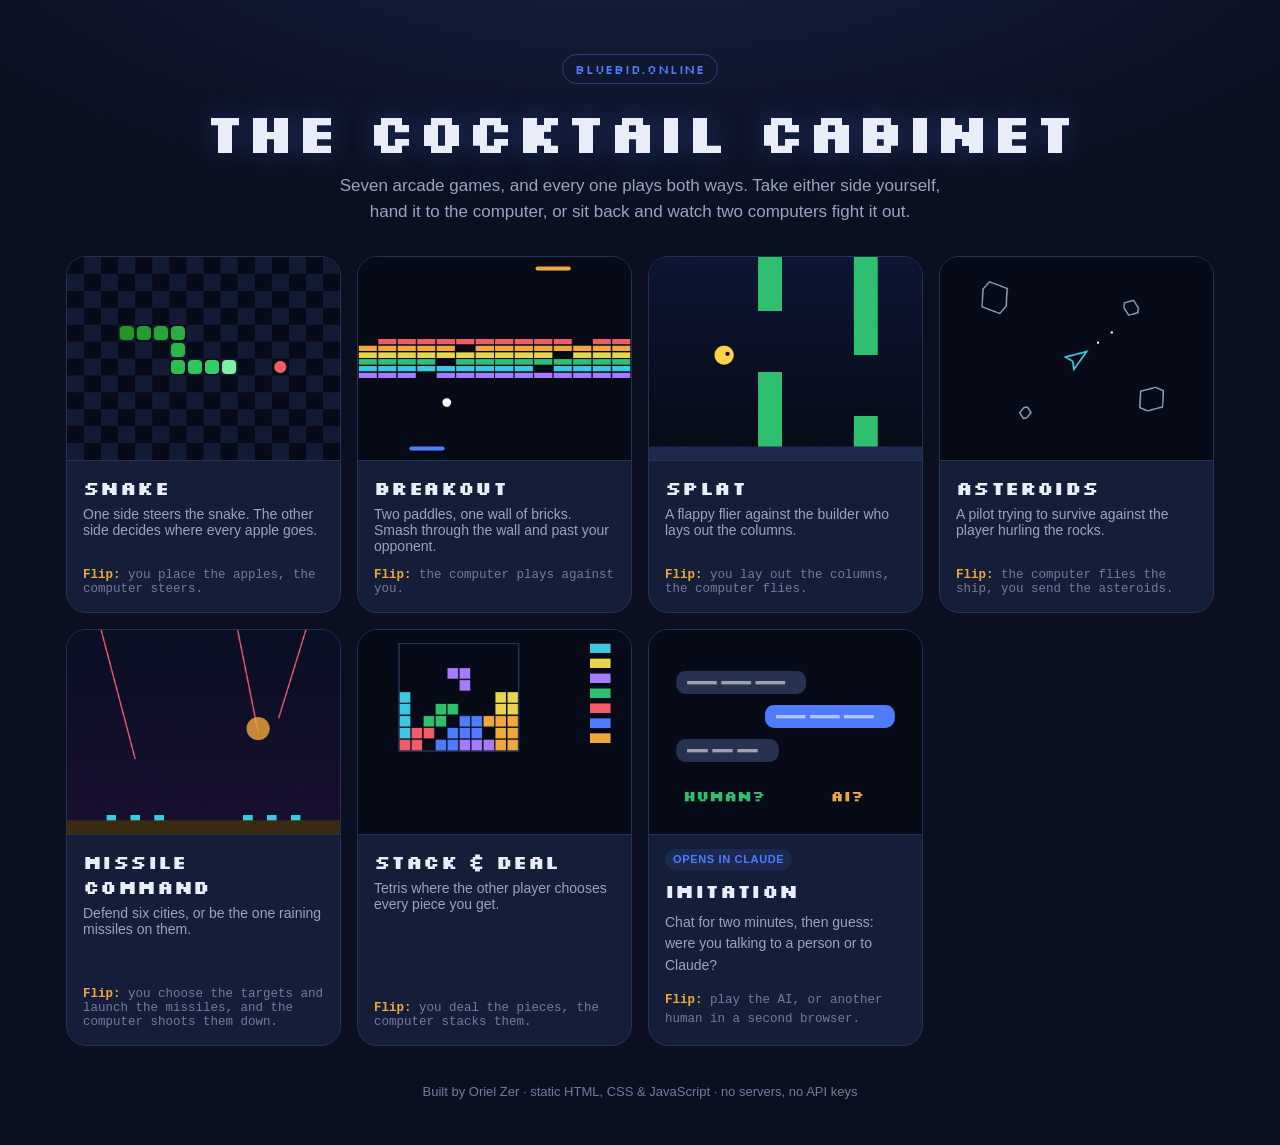
==== index.html @ d5ec242d "BlueBid Arcade: cocktail cabinet with 7 two-sided games" ====
<!doctype html>
<html lang="en">
<head>
  <meta charset="utf-8">
  <meta name="viewport" content="width=device-width, initial-scale=1">
  <title>BlueBid Arcade — the cocktail cabinet</title>
  <meta name="description" content="Seven arcade games on one page. Every game can be played by a human or the computer, on either side.">
  <link rel="preconnect" href="https://fonts.googleapis.com">
  <link rel="preconnect" href="https://fonts.gstatic.com" crossorigin>
  <link href="https://fonts.googleapis.com/css2?family=Silkscreen:wght@400;700&display=swap" rel="stylesheet">
  <link rel="icon" href="data:image/svg+xml,%3Csvg xmlns='http://www.w3.org/2000/svg' viewBox='0 0 32 32'%3E%3Crect width='32' height='32' rx='7' fill='%234f7cff'/%3E%3Crect x='8' y='8' width='6' height='6' fill='white'/%3E%3Crect x='18' y='8' width='6' height='6' fill='white'/%3E%3Crect x='8' y='18' width='16' height='6' fill='white'/%3E%3C/svg%3E">
  <link rel="stylesheet" href="css/cabinet.css">
</head>
<body>
  <!-- ============ CABINET (menu) ============ -->
  <main id="cabinet" class="view">
    <header class="hero">
      <a class="brand" href="https://bluebid.online">bluebid.online</a>
      <h1>The Cocktail Cabinet</h1>
      <p class="lede">Seven arcade games, and every one plays both ways. Take either side yourself, hand it to the computer, or sit back and watch two computers fight it out.</p>
    </header>
    <section id="grid" class="grid" aria-label="Games"></section>
    <footer class="foot">Built by Oriel Zer · static HTML, CSS &amp; JavaScript · no servers, no API keys</footer>
  </main>

  <!-- ============ STAGE (one game) ============ -->
  <main id="stage" class="view" hidden>
    <div class="stagebar">
      <button class="btn ghost" id="backBtn" type="button">← Cabinet</button>
      <h2 id="gameTitle">Game</h2>
      <div class="stagebtns">
        <button class="btn ghost" id="pauseBtn" type="button" disabled>Pause</button>
        <button class="btn ghost" id="restartBtn" type="button" disabled>Restart</button>
      </div>
    </div>

    <div class="stagewrap">
      <div class="screen">
        <canvas id="screen" width="800" height="600" aria-label="Game screen"></canvas>
        <div id="overlay" class="overlay">
          <div class="card">
            <p class="kicker" id="ovKicker">Choose who plays</p>
            <h3 id="ovTitle">Game</h3>
            <p id="ovText" class="ovtext"></p>
            <div id="sidePickers" class="pickers"></div>
            <div class="ovbtns" id="ovBtns"></div>
          </div>
        </div>
      </div>

      <aside class="info">
        <h4>How it works</h4>
        <p id="gameBlurb"></p>
        <div id="sideInfo"></div>
        <p class="keys">P / Esc pauses · R restarts</p>
      </aside>
    </div>
  </main>

  <script src="js/engine.js"></script>
  <script src="js/games/snake.js"></script>
  <script src="js/games/breakout.js"></script>
  <script src="js/games/splat.js"></script>
  <script src="js/games/asteroids.js"></script>
  <script src="js/games/missile.js"></script>
  <script src="js/games/tetris.js"></script>
  <script src="js/cabinet.js"></script>
</body>
</html>
---- css/cabinet.css ----
/* BlueBid Arcade — cabinet styles (same palette as bluebid.online) */
:root{
  --bg:#0b1020; --bg-soft:#121a30; --card:#151e38; --card-hi:#1c2847;
  --line:#26324f; --line-soft:#1e2842;
  --text:#e9edf7; --muted:#98a4c0; --muted-dim:#6f7d9c;
  --accent:#4f7cff; --accent-soft:#2a3f7a; --accent-glow:rgba(79,124,255,.28);
  --good:#2fbf71; --bad:#f25c69; --warn:#f0a83c;
  --radius:14px; --radius-lg:20px;
  --font:-apple-system,BlinkMacSystemFont,"Segoe UI",Inter,Roboto,Helvetica,Arial,sans-serif;
  --pixel:"Silkscreen",ui-monospace,Menlo,Consolas,monospace;
  --mono:ui-monospace,SFMono-Regular,Menlo,Consolas,monospace;
  color-scheme:dark;
}
*{box-sizing:border-box}
html,body{margin:0}
body{background:var(--bg);color:var(--text);font-family:var(--font);line-height:1.55;min-height:100vh;
  background-image:radial-gradient(1200px 500px at 50% -120px,rgba(79,124,255,.16),transparent 70%)}
[hidden]{display:none!important}
button{font-family:inherit}

/* ---------- cabinet ---------- */
.view{max-width:1180px;margin:0 auto;padding:28px 16px 40px}
.hero{text-align:center;padding:26px 0 30px}
.brand{display:inline-block;font-family:var(--pixel);font-size:13px;color:var(--accent);text-decoration:none;
  letter-spacing:.06em;border:1px solid var(--accent-soft);padding:4px 12px;border-radius:999px}
.hero h1{font-family:var(--pixel);font-weight:700;font-size:clamp(30px,6vw,56px);line-height:1.05;margin:18px 0 12px;
  letter-spacing:.01em;text-shadow:0 0 28px var(--accent-glow)}
.lede{color:var(--muted);max-width:620px;margin:0 auto;font-size:17px}

.grid{display:grid;grid-template-columns:repeat(auto-fill,minmax(250px,1fr));gap:16px}
.gamecard{display:flex;flex-direction:column;text-align:left;cursor:pointer;background:var(--card);
  border:1px solid var(--line);border-radius:var(--radius-lg);padding:0;overflow:hidden;color:inherit;
  transition:transform .15s ease,border-color .15s ease,box-shadow .15s ease;text-decoration:none}
.gamecard:hover,.gamecard:focus-visible{transform:translateY(-3px);border-color:var(--accent);
  box-shadow:0 12px 36px rgba(0,0,0,.35),0 0 0 3px var(--accent-glow);outline:none}
.gamecard canvas{display:block;width:100%;aspect-ratio:4/3;background:#070b17;border-bottom:1px solid var(--line)}
.gamecard .body{padding:14px 16px 16px;display:flex;flex-direction:column;gap:6px;flex:1}
.gamecard h3{margin:0;font-family:var(--pixel);font-size:19px;letter-spacing:.02em}
.gamecard p{margin:0;color:var(--muted);font-size:14px}
.gamecard .flip{margin-top:auto;padding-top:8px;font-size:12.5px;color:var(--muted-dim);font-family:var(--mono)}
.gamecard .flip b{color:var(--warn);font-weight:600}
.gamecard .tag{align-self:flex-start;font-size:11px;font-weight:700;letter-spacing:.06em;text-transform:uppercase;
  color:var(--accent);background:rgba(79,124,255,.12);padding:2px 8px;border-radius:999px}
.foot{text-align:center;color:var(--muted-dim);font-size:13px;margin-top:36px}

/* ---------- stage ---------- */
.stagebar{display:flex;align-items:center;gap:12px;margin-bottom:14px;flex-wrap:wrap}
.stagebar h2{margin:0;flex:1;font-family:var(--pixel);font-size:24px}
.stagebtns{display:flex;gap:8px}
.btn{font-size:14px;font-weight:650;cursor:pointer;border-radius:11px;padding:9px 16px;border:1px solid var(--line);
  background:var(--card);color:var(--text);transition:background .15s,border-color .15s}
.btn:hover:not(:disabled){border-color:var(--accent);background:var(--card-hi)}
.btn:disabled{opacity:.45;cursor:default}
.btn.primary{background:var(--accent);border-color:var(--accent);color:#fff}
.btn.primary:hover{background:#6a90ff}
.btn.ghost{background:transparent}

.stagewrap{display:grid;grid-template-columns:minmax(0,1fr) 280px;gap:18px;align-items:start}
.screen{position:relative;width:100%;aspect-ratio:4/3;border-radius:var(--radius-lg);overflow:hidden;
  border:1px solid var(--line);background:#070b17;box-shadow:0 20px 60px rgba(0,0,0,.45)}
.screen canvas{display:block;width:100%;height:100%;touch-action:none;cursor:crosshair}
.overlay{position:absolute;inset:0;display:flex;align-items:center;justify-content:center;padding:16px;
  background:rgba(5,8,18,.72);backdrop-filter:blur(3px);overflow:auto}
.overlay .card{background:var(--card);border:1px solid var(--line);border-radius:var(--radius-lg);padding:22px 24px;
  width:min(460px,100%);text-align:center;box-shadow:0 16px 50px rgba(0,0,0,.5)}
.kicker{margin:0;font-size:12px;font-weight:700;letter-spacing:.08em;text-transform:uppercase;color:var(--accent)}
.overlay h3{margin:6px 0 6px;font-family:var(--pixel);font-size:26px}
.ovtext{color:var(--muted);margin:0 0 14px;font-size:14.5px}
.ovtext b{color:var(--text)}
.pickers{display:flex;flex-direction:column;gap:10px;margin-bottom:16px}
.picker{display:flex;align-items:center;justify-content:space-between;gap:12px;background:var(--bg-soft);
  border:1px solid var(--line-soft);border-radius:12px;padding:8px 8px 8px 14px}
.picker span{font-weight:650;font-size:14.5px}
.seg{display:inline-flex;background:var(--bg);border:1px solid var(--line);border-radius:10px;padding:3px;gap:3px}
.seg button{border:0;background:transparent;color:var(--muted);font-size:13px;font-weight:650;padding:6px 12px;
  border-radius:7px;cursor:pointer}
.seg button[aria-pressed="true"]{background:var(--accent);color:#fff}
.ovbtns{display:flex;gap:10px;justify-content:center;flex-wrap:wrap}

.info{background:var(--card);border:1px solid var(--line);border-radius:var(--radius-lg);padding:16px 18px;font-size:14px}
.info h4{margin:0 0 6px;font-size:13px;letter-spacing:.06em;text-transform:uppercase;color:var(--muted)}
.info p{margin:0 0 12px;color:var(--muted)}
.side{border-top:1px solid var(--line-soft);padding:10px 0}
.side b{display:block;font-size:14.5px;margin-bottom:2px}
.side .who{font-size:11px;font-weight:700;letter-spacing:.06em;text-transform:uppercase;padding:1px 7px;border-radius:999px;margin-left:6px}
.side .who.human{background:rgba(47,191,113,.14);color:var(--good)}
.side .who.cpu{background:rgba(240,168,60,.14);color:var(--warn)}
.side small{display:block;color:var(--muted);font-size:13px;line-height:1.45}
.keys{font-family:var(--mono);font-size:12px!important;color:var(--muted-dim)!important;margin:6px 0 0!important}

@media (max-width:900px){
  .stagewrap{grid-template-columns:1fr}
}
@media (max-width:520px){
  .picker{flex-direction:column;align-items:stretch;padding:8px}
  .seg{justify-content:stretch}.seg button{flex:1}
  .overlay .card{padding:16px}
  .overlay h3{font-size:21px}
}
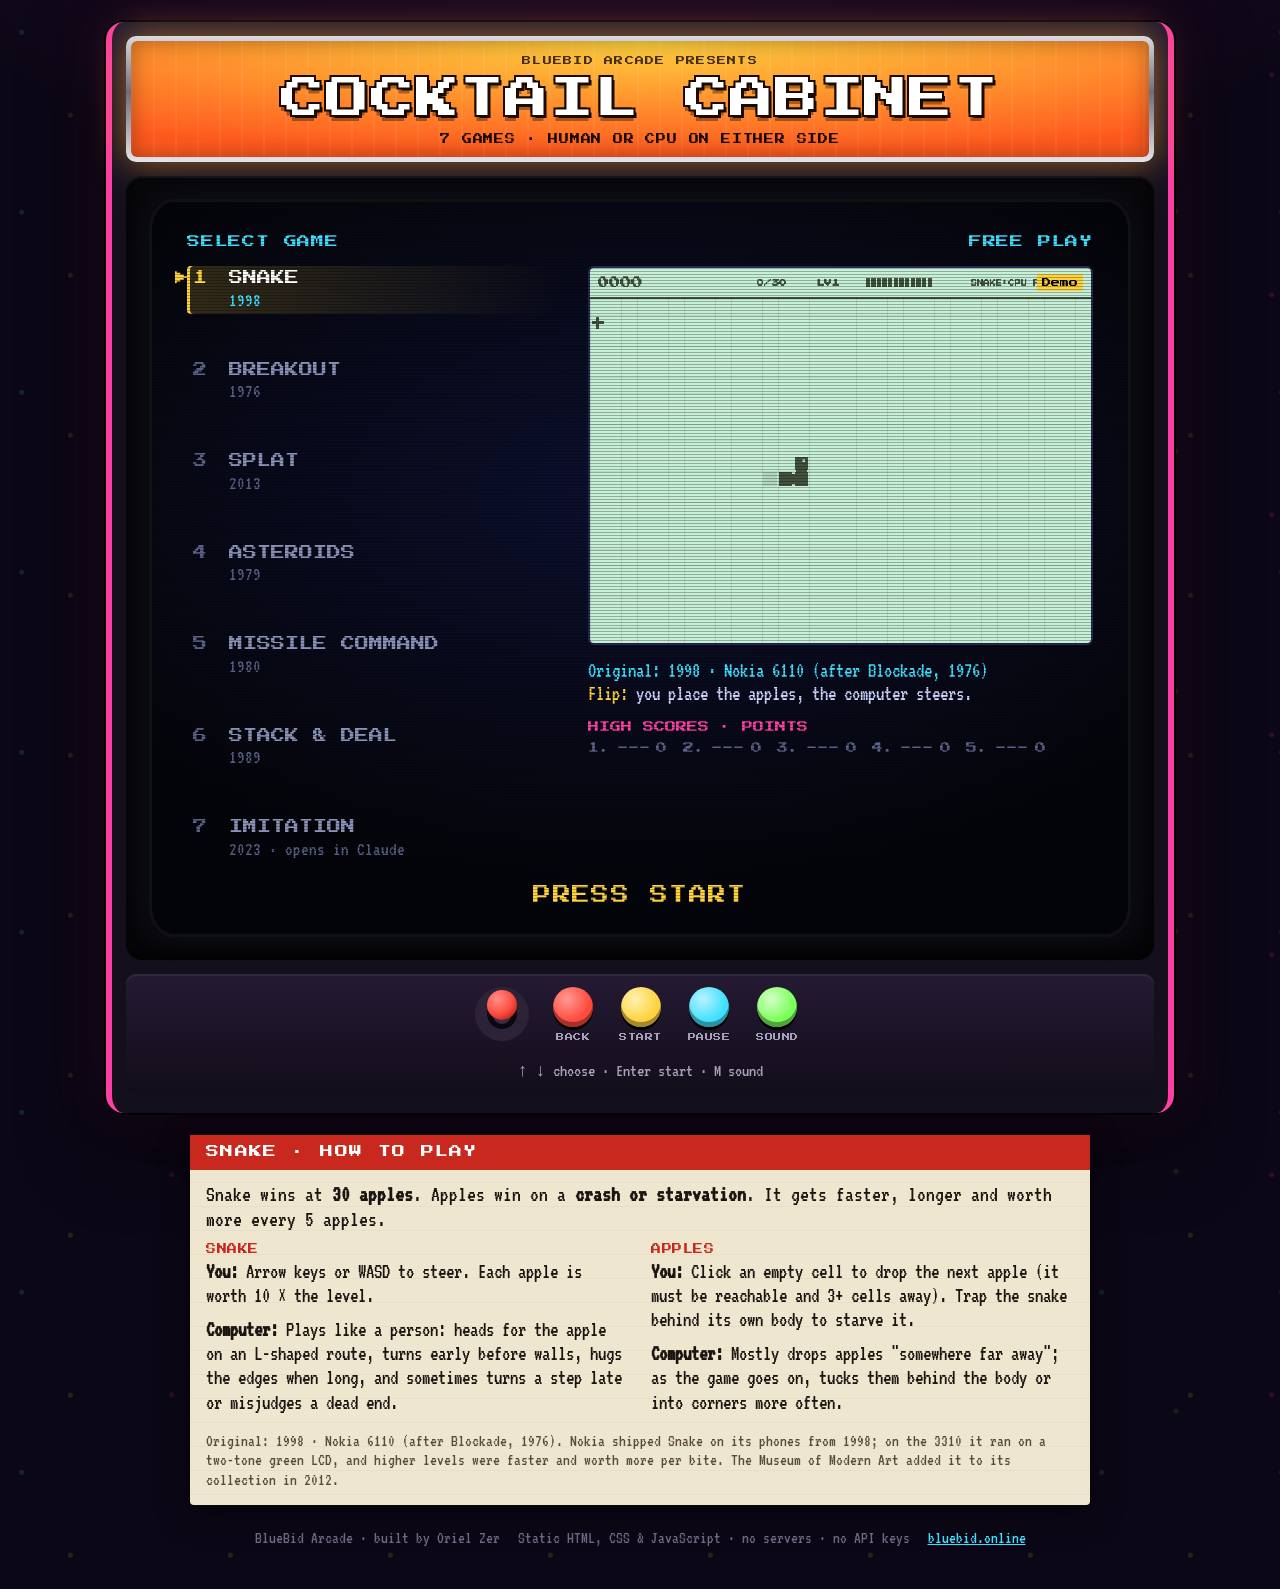
==== commit 6dca8ec6: "Arcade redesign: cabinet UI, era looks, original scoring, sound, high scores Research-based rules an" ====
--- a/index.html
+++ b/index.html
@@ -3,59 +3,89 @@
 <head>
   <meta charset="utf-8">
   <meta name="viewport" content="width=device-width, initial-scale=1">
-  <title>BlueBid Arcade — the cocktail cabinet</title>
-  <meta name="description" content="Seven arcade games on one page. Every game can be played by a human or the computer, on either side.">
+  <title>Cocktail Cabinet — BlueBid Arcade</title>
+  <meta name="description" content="Seven arcade games in one cabinet. Every game plays both ways: take either side yourself, or hand it to the computer.">
   <link rel="preconnect" href="https://fonts.googleapis.com">
   <link rel="preconnect" href="https://fonts.gstatic.com" crossorigin>
-  <link href="https://fonts.googleapis.com/css2?family=Silkscreen:wght@400;700&display=swap" rel="stylesheet">
-  <link rel="icon" href="data:image/svg+xml,%3Csvg xmlns='http://www.w3.org/2000/svg' viewBox='0 0 32 32'%3E%3Crect width='32' height='32' rx='7' fill='%234f7cff'/%3E%3Crect x='8' y='8' width='6' height='6' fill='white'/%3E%3Crect x='18' y='8' width='6' height='6' fill='white'/%3E%3Crect x='8' y='18' width='16' height='6' fill='white'/%3E%3C/svg%3E">
+  <link href="https://fonts.googleapis.com/css2?family=Press+Start+2P&family=VT323&display=swap" rel="stylesheet">
+  <link rel="icon" href="data:image/svg+xml,%3Csvg xmlns='http://www.w3.org/2000/svg' viewBox='0 0 16 16' shape-rendering='crispEdges'%3E%3Crect width='16' height='16' fill='%23120a24'/%3E%3Crect x='3' y='2' width='10' height='2' fill='%23ff3fa4'/%3E%3Crect x='2' y='4' width='12' height='7' fill='%23ffd23f'/%3E%3Crect x='4' y='6' width='2' height='2' fill='%23120a24'/%3E%3Crect x='10' y='6' width='2' height='2' fill='%23120a24'/%3E%3Crect x='3' y='11' width='3' height='3' fill='%233fe0ff'/%3E%3Crect x='10' y='11' width='3' height='3' fill='%233fe0ff'/%3E%3C/svg%3E">
   <link rel="stylesheet" href="css/cabinet.css">
 </head>
 <body>
-  <!-- ============ CABINET (menu) ============ -->
-  <main id="cabinet" class="view">
-    <header class="hero">
-      <a class="brand" href="https://bluebid.online">bluebid.online</a>
-      <h1>The Cocktail Cabinet</h1>
-      <p class="lede">Seven arcade games, and every one plays both ways. Take either side yourself, hand it to the computer, or sit back and watch two computers fight it out.</p>
-    </header>
-    <section id="grid" class="grid" aria-label="Games"></section>
-    <footer class="foot">Built by Oriel Zer · static HTML, CSS &amp; JavaScript · no servers, no API keys</footer>
-  </main>
+  <div class="hall">
+    <div class="machine" id="machine">
+      <!-- marquee: lit header panel; changes to each game's own marquee -->
+      <header class="marquee" id="marquee">
+        <div class="marquee-inner">
+          <span class="marquee-kicker" id="marqueeKicker">BlueBid Arcade presents</span>
+          <h1 class="marquee-title" id="marqueeTitle">Cocktail Cabinet</h1>
+          <span class="marquee-sub" id="marqueeSub">7 games · human or CPU on either side</span>
+        </div>
+      </header>
 
-  <!-- ============ STAGE (one game) ============ -->
-  <main id="stage" class="view" hidden>
-    <div class="stagebar">
-      <button class="btn ghost" id="backBtn" type="button">← Cabinet</button>
-      <h2 id="gameTitle">Game</h2>
-      <div class="stagebtns">
-        <button class="btn ghost" id="pauseBtn" type="button" disabled>Pause</button>
-        <button class="btn ghost" id="restartBtn" type="button" disabled>Restart</button>
+      <!-- screen -->
+      <div class="bezel">
+        <div class="crt" id="crt">
+          <!-- ===== GAME SELECT (attract mode) ===== -->
+          <section class="select" id="select" aria-label="Game select">
+            <div class="sel-bar">
+              <span>Select game</span>
+              <span class="blink-slow" id="credits">Free play</span>
+            </div>
+            <div class="sel-body">
+              <ol class="game-list" id="gameList"></ol>
+              <div class="sel-preview">
+                <div class="preview-screen">
+                  <canvas id="preview" width="800" height="600" aria-label="Demo of the selected game"></canvas>
+                  <span class="demo-tag">Demo</span>
+                </div>
+                <div class="sel-info">
+                  <p class="sel-orig" id="selOrig"></p>
+                  <p class="sel-flip" id="selFlip"></p>
+                </div>
+                <div class="hiscores" id="selScores"></div>
+              </div>
+            </div>
+            <button class="press-start" id="pressStart" type="button"><span class="blink">Press start</span></button>
+          </section>
+
+          <!-- ===== PLAYING ===== -->
+          <section class="play" id="play" hidden aria-label="Game">
+            <canvas id="screen" width="800" height="600" aria-label="Game screen"></canvas>
+            <div class="screen-overlay" id="overlay" hidden>
+              <div class="ov" id="ovBox"></div>
+            </div>
+          </section>
+
+          <div class="scanlines" aria-hidden="true"></div>
+        </div>
+      </div>
+
+      <!-- control panel: the keys, drawn like an arcade control deck -->
+      <div class="deck" aria-label="Controls">
+        <div class="stick" aria-hidden="true"><span class="ball"></span></div>
+        <div class="deck-buttons">
+          <button class="arc-btn red" id="btnBack" type="button" title="Back (Esc)"><span>Back</span></button>
+          <button class="arc-btn yellow" id="btnStart" type="button" title="Start (Enter)"><span>Start</span></button>
+          <button class="arc-btn blue" id="btnPause" type="button" title="Pause (P)"><span>Pause</span></button>
+          <button class="arc-btn green" id="btnSound" type="button" title="Sound on/off (M)" aria-pressed="true"><span id="soundLabel">Sound</span></button>
+        </div>
+        <p class="deck-help" id="deckHelp">↑ ↓ choose · Enter start · Esc back · M sound</p>
       </div>
     </div>
 
-    <div class="stagewrap">
-      <div class="screen">
-        <canvas id="screen" width="800" height="600" aria-label="Game screen"></canvas>
-        <div id="overlay" class="overlay">
-          <div class="card">
-            <p class="kicker" id="ovKicker">Choose who plays</p>
-            <h3 id="ovTitle">Game</h3>
-            <p id="ovText" class="ovtext"></p>
-            <div id="sidePickers" class="pickers"></div>
-            <div class="ovbtns" id="ovBtns"></div>
-          </div>
-        </div>
-      </div>
+    <!-- instruction card, like the printed card under the glass on a cabinet -->
+    <section class="card" id="card" aria-label="How to play">
+      <h2 id="cardTitle">How to play</h2>
+      <div id="cardBody"></div>
+    </section>
 
-      <aside class="info">
-        <h4>How it works</h4>
-        <p id="gameBlurb"></p>
-        <div id="sideInfo"></div>
-        <p class="keys">P / Esc pauses · R restarts</p>
-      </aside>
-    </div>
-  </main>
+    <footer class="small-print">
+      <span>BlueBid Arcade · built by Oriel Zer</span>
+      <span>Static HTML, CSS &amp; JavaScript · no servers · no API keys</span>
+      <a href="https://bluebid.online">bluebid.online</a>
+    </footer>
+  </div>
 
   <script src="js/engine.js"></script>
   <script src="js/games/snake.js"></script>
--- a/css/cabinet.css
+++ b/css/cabinet.css
@@ -1,99 +1,182 @@
-/* BlueBid Arcade — cabinet styles (same palette as bluebid.online) */
+/* ==========================================================================
+   Cocktail Cabinet — the arcade front end
+   A dark arcade hall, a cabinet with a lit marquee, a curved CRT with
+   scanlines, a control deck, and a printed instruction card.
+   ========================================================================== */
 :root{
-  --bg:#0b1020; --bg-soft:#121a30; --card:#151e38; --card-hi:#1c2847;
-  --line:#26324f; --line-soft:#1e2842;
-  --text:#e9edf7; --muted:#98a4c0; --muted-dim:#6f7d9c;
-  --accent:#4f7cff; --accent-soft:#2a3f7a; --accent-glow:rgba(79,124,255,.28);
-  --good:#2fbf71; --bad:#f25c69; --warn:#f0a83c;
-  --radius:14px; --radius-lg:20px;
-  --font:-apple-system,BlinkMacSystemFont,"Segoe UI",Inter,Roboto,Helvetica,Arial,sans-serif;
-  --pixel:"Silkscreen",ui-monospace,Menlo,Consolas,monospace;
-  --mono:ui-monospace,SFMono-Regular,Menlo,Consolas,monospace;
   color-scheme:dark;
+  --hall:#0c0716; --hall-2:#150c26;
+  --cab:#140f1c; --cab-edge:#221a30; --trim:#ff3fa4;
+  --screen:#04050a; --phosphor:#e8f3ff;
+  --yellow:#ffd23f; --cyan:#3fe0ff; --magenta:#ff3fa4; --green:#7bff5a; --red:#ff4a3d; --orange:#ff8a1f;
+  --ink:#f5efe0; --ink-dim:#a89fb8;
+  --paper:#efe6cf; --paper-ink:#1b1410; --paper-red:#c8281e;
+  --pixel:"Press Start 2P", ui-monospace, Menlo, Consolas, monospace;
+  --term:"VT323", ui-monospace, Menlo, Consolas, monospace;
+  --marquee-a:#ff5a1f; --marquee-b:#ffd23f; --marquee-ink:#1a0b00; --marquee-glow:rgba(255,160,40,.55);
 }
 *{box-sizing:border-box}
 html,body{margin:0}
-body{background:var(--bg);color:var(--text);font-family:var(--font);line-height:1.55;min-height:100vh;
-  background-image:radial-gradient(1200px 500px at 50% -120px,rgba(79,124,255,.16),transparent 70%)}
+body{background:var(--hall);color:var(--ink);font-family:var(--term);font-size:20px;line-height:1.25;min-height:100vh;
+  /* arcade carpet: dark with scattered neon specks */
+  background-image:
+    radial-gradient(circle at 12% 18%, rgba(63,224,255,.13) 0 2px, transparent 3px),
+    radial-gradient(circle at 78% 34%, rgba(255,63,164,.13) 0 2px, transparent 3px),
+    radial-gradient(circle at 44% 72%, rgba(255,210,63,.12) 0 2px, transparent 3px),
+    radial-gradient(circle at 90% 88%, rgba(123,255,90,.1) 0 2px, transparent 3px),
+    radial-gradient(1200px 600px at 50% -200px, rgba(255,63,164,.12), transparent 70%);
+  background-size:180px 180px,220px 220px,160px 160px,240px 240px,100% 100%}
 [hidden]{display:none!important}
-button{font-family:inherit}
+button{font-family:inherit;color:inherit}
+:focus-visible{outline:3px solid var(--yellow);outline-offset:3px}
 
-/* ---------- cabinet ---------- */
-.view{max-width:1180px;margin:0 auto;padding:28px 16px 40px}
-.hero{text-align:center;padding:26px 0 30px}
-.brand{display:inline-block;font-family:var(--pixel);font-size:13px;color:var(--accent);text-decoration:none;
-  letter-spacing:.06em;border:1px solid var(--accent-soft);padding:4px 12px;border-radius:999px}
-.hero h1{font-family:var(--pixel);font-weight:700;font-size:clamp(30px,6vw,56px);line-height:1.05;margin:18px 0 12px;
-  letter-spacing:.01em;text-shadow:0 0 28px var(--accent-glow)}
-.lede{color:var(--muted);max-width:620px;margin:0 auto;font-size:17px}
+.hall{max-width:1100px;margin:0 auto;padding-inline:16px;padding-block:22px 40px;display:flex;flex-direction:column;gap:22px}
 
-.grid{display:grid;grid-template-columns:repeat(auto-fill,minmax(250px,1fr));gap:16px}
-.gamecard{display:flex;flex-direction:column;text-align:left;cursor:pointer;background:var(--card);
-  border:1px solid var(--line);border-radius:var(--radius-lg);padding:0;overflow:hidden;color:inherit;
-  transition:transform .15s ease,border-color .15s ease,box-shadow .15s ease;text-decoration:none}
-.gamecard:hover,.gamecard:focus-visible{transform:translateY(-3px);border-color:var(--accent);
-  box-shadow:0 12px 36px rgba(0,0,0,.35),0 0 0 3px var(--accent-glow);outline:none}
-.gamecard canvas{display:block;width:100%;aspect-ratio:4/3;background:#070b17;border-bottom:1px solid var(--line)}
-.gamecard .body{padding:14px 16px 16px;display:flex;flex-direction:column;gap:6px;flex:1}
-.gamecard h3{margin:0;font-family:var(--pixel);font-size:19px;letter-spacing:.02em}
-.gamecard p{margin:0;color:var(--muted);font-size:14px}
-.gamecard .flip{margin-top:auto;padding-top:8px;font-size:12.5px;color:var(--muted-dim);font-family:var(--mono)}
-.gamecard .flip b{color:var(--warn);font-weight:600}
-.gamecard .tag{align-self:flex-start;font-size:11px;font-weight:700;letter-spacing:.06em;text-transform:uppercase;
-  color:var(--accent);background:rgba(79,124,255,.12);padding:2px 8px;border-radius:999px}
-.foot{text-align:center;color:var(--muted-dim);font-size:13px;margin-top:36px}
+/* ---------- the cabinet ---------- */
+.machine{background:linear-gradient(180deg,var(--cab-edge),var(--cab) 18%);border-radius:18px;padding:14px 14px 18px;
+  border-left:6px solid var(--trim);border-right:6px solid var(--trim);
+  box-shadow:0 0 0 2px #000,0 30px 80px rgba(0,0,0,.6),0 0 60px rgba(255,63,164,.12);display:flex;flex-direction:column;gap:14px}
 
-/* ---------- stage ---------- */
-.stagebar{display:flex;align-items:center;gap:12px;margin-bottom:14px;flex-wrap:wrap}
-.stagebar h2{margin:0;flex:1;font-family:var(--pixel);font-size:24px}
-.stagebtns{display:flex;gap:8px}
-.btn{font-size:14px;font-weight:650;cursor:pointer;border-radius:11px;padding:9px 16px;border:1px solid var(--line);
-  background:var(--card);color:var(--text);transition:background .15s,border-color .15s}
-.btn:hover:not(:disabled){border-color:var(--accent);background:var(--card-hi)}
-.btn:disabled{opacity:.45;cursor:default}
-.btn.primary{background:var(--accent);border-color:var(--accent);color:#fff}
-.btn.primary:hover{background:#6a90ff}
-.btn.ghost{background:transparent}
+/* marquee: a backlit sign */
+.marquee{border-radius:10px;padding:5px;background:linear-gradient(180deg,#d9d9e3,#6d6d7c 45%,#e4e4ee);box-shadow:0 0 34px var(--marquee-glow)}
+.marquee-inner{border-radius:6px;padding:14px 16px 12px;text-align:center;display:flex;flex-direction:column;gap:8px;align-items:center;
+  background:
+    repeating-linear-gradient(90deg,rgba(255,255,255,.06) 0 2px,transparent 2px 22px),
+    radial-gradient(120% 140% at 50% 0%,var(--marquee-b),var(--marquee-a) 70%);
+  color:var(--marquee-ink);box-shadow:inset 0 0 22px rgba(0,0,0,.35)}
+.marquee-kicker{font-family:var(--pixel);font-size:9px;letter-spacing:.14em;text-transform:uppercase;opacity:.8}
+.marquee-title{margin:0;font-family:var(--pixel);font-weight:400;font-size:clamp(20px,4.6vw,44px);line-height:1.15;letter-spacing:.02em;text-transform:uppercase;
+  color:#fff;text-shadow:3px 3px 0 var(--marquee-ink),-2px -2px 0 var(--marquee-ink),2px -2px 0 var(--marquee-ink),-2px 2px 0 var(--marquee-ink),0 6px 0 rgba(0,0,0,.35);text-wrap:balance}
+.marquee-sub{font-family:var(--pixel);font-size:10px;letter-spacing:.08em;text-transform:uppercase}
 
-.stagewrap{display:grid;grid-template-columns:minmax(0,1fr) 280px;gap:18px;align-items:start}
-.screen{position:relative;width:100%;aspect-ratio:4/3;border-radius:var(--radius-lg);overflow:hidden;
-  border:1px solid var(--line);background:#070b17;box-shadow:0 20px 60px rgba(0,0,0,.45)}
-.screen canvas{display:block;width:100%;height:100%;touch-action:none;cursor:crosshair}
-.overlay{position:absolute;inset:0;display:flex;align-items:center;justify-content:center;padding:16px;
-  background:rgba(5,8,18,.72);backdrop-filter:blur(3px);overflow:auto}
-.overlay .card{background:var(--card);border:1px solid var(--line);border-radius:var(--radius-lg);padding:22px 24px;
-  width:min(460px,100%);text-align:center;box-shadow:0 16px 50px rgba(0,0,0,.5)}
-.kicker{margin:0;font-size:12px;font-weight:700;letter-spacing:.08em;text-transform:uppercase;color:var(--accent)}
-.overlay h3{margin:6px 0 6px;font-family:var(--pixel);font-size:26px}
-.ovtext{color:var(--muted);margin:0 0 14px;font-size:14.5px}
-.ovtext b{color:var(--text)}
-.pickers{display:flex;flex-direction:column;gap:10px;margin-bottom:16px}
-.picker{display:flex;align-items:center;justify-content:space-between;gap:12px;background:var(--bg-soft);
-  border:1px solid var(--line-soft);border-radius:12px;padding:8px 8px 8px 14px}
-.picker span{font-weight:650;font-size:14.5px}
-.seg{display:inline-flex;background:var(--bg);border:1px solid var(--line);border-radius:10px;padding:3px;gap:3px}
-.seg button{border:0;background:transparent;color:var(--muted);font-size:13px;font-weight:650;padding:6px 12px;
-  border-radius:7px;cursor:pointer}
-.seg button[aria-pressed="true"]{background:var(--accent);color:#fff}
-.ovbtns{display:flex;gap:10px;justify-content:center;flex-wrap:wrap}
+/* game-specific marquees */
+.machine[data-game="snake"]{--marquee-a:#43523d;--marquee-b:#c7f0d8;--marquee-ink:#12200f;--marquee-glow:rgba(199,240,216,.35)}
+.machine[data-game="breakout"]{--marquee-a:#b3261e;--marquee-b:#ff8a1f;--marquee-ink:#1a0600;--marquee-glow:rgba(255,120,40,.5)}
+.machine[data-game="splat"]{--marquee-a:#3aa7d8;--marquee-b:#8ee0ff;--marquee-ink:#07324a;--marquee-glow:rgba(120,210,255,.45)}
+.machine[data-game="asteroids"]{--marquee-a:#0b0b12;--marquee-b:#2a2a3a;--marquee-ink:#000;--marquee-glow:rgba(200,220,255,.35)}
+.machine[data-game="asteroids"] .marquee-inner{color:#dfe8ff}
+.machine[data-game="missile"]{--marquee-a:#3b0a52;--marquee-b:#ff3b3b;--marquee-ink:#12001c;--marquee-glow:rgba(255,60,60,.45)}
+.machine[data-game="tetris"]{--marquee-a:#306230;--marquee-b:#9bbc0f;--marquee-ink:#0f380f;--marquee-glow:rgba(155,188,15,.4)}
 
-.info{background:var(--card);border:1px solid var(--line);border-radius:var(--radius-lg);padding:16px 18px;font-size:14px}
-.info h4{margin:0 0 6px;font-size:13px;letter-spacing:.06em;text-transform:uppercase;color:var(--muted)}
-.info p{margin:0 0 12px;color:var(--muted)}
-.side{border-top:1px solid var(--line-soft);padding:10px 0}
-.side b{display:block;font-size:14.5px;margin-bottom:2px}
-.side .who{font-size:11px;font-weight:700;letter-spacing:.06em;text-transform:uppercase;padding:1px 7px;border-radius:999px;margin-left:6px}
-.side .who.human{background:rgba(47,191,113,.14);color:var(--good)}
-.side .who.cpu{background:rgba(240,168,60,.14);color:var(--warn)}
-.side small{display:block;color:var(--muted);font-size:13px;line-height:1.45}
-.keys{font-family:var(--mono);font-size:12px!important;color:var(--muted-dim)!important;margin:6px 0 0!important}
+/* bezel + CRT */
+.bezel{background:#08070b;border-radius:16px;padding:clamp(10px,2.4vw,26px);box-shadow:inset 0 2px 0 rgba(255,255,255,.06),inset 0 -8px 20px rgba(0,0,0,.8)}
+.crt{position:relative;aspect-ratio:4/3;width:100%;background:var(--screen);border-radius:22px/28px;overflow:hidden;
+  box-shadow:inset 0 0 60px rgba(0,0,0,.9),0 0 0 3px #111,0 0 40px rgba(120,160,255,.08)}
+.crt canvas{display:block;width:100%;height:100%;image-rendering:pixelated}
+.scanlines{position:absolute;inset:0;pointer-events:none;border-radius:inherit;
+  background:
+    repeating-linear-gradient(180deg,rgba(0,0,0,.28) 0 1px,transparent 1px 3px),
+    radial-gradient(120% 100% at 50% 50%,transparent 60%,rgba(0,0,0,.55) 100%);
+  mix-blend-mode:multiply;animation:flicker 6s infinite steps(1)}
+@keyframes flicker{0%,97%{opacity:1}98%{opacity:.86}99%{opacity:.95}}
 
-@media (max-width:900px){
-  .stagewrap{grid-template-columns:1fr}
+/* ---------- select screen ---------- */
+.select{position:absolute;inset:0;display:flex;flex-direction:column;padding:3.2% 3.6% 2.6%;gap:2.4%;color:var(--phosphor);
+  background:radial-gradient(90% 70% at 50% 40%,#0d1030,#04050a 75%)}
+.sel-bar{display:flex;justify-content:space-between;font-family:var(--pixel);font-size:clamp(8px,1.5vw,13px);color:var(--cyan);text-transform:uppercase;letter-spacing:.06em}
+.sel-body{flex:1;display:grid;grid-template-columns:minmax(0,1fr) minmax(0,1.35fr);gap:3%;min-height:0}
+.game-list{list-style:none;margin:0;padding:0;display:flex;flex-direction:column;justify-content:space-between;min-height:0}
+.game-list li{min-height:0}
+.game-list button{width:100%;display:grid;grid-template-columns:2.2em 1fr;align-items:center;gap:.4em;text-align:left;cursor:pointer;
+  background:transparent;border:0;padding:.35em .4em;border-radius:4px;font-family:var(--pixel);font-size:clamp(8px,1.55vw,14px);color:#8a92b8;text-transform:uppercase}
+.game-list button .no{color:#5a6088}
+.game-list button .yr{grid-column:2;font-family:var(--term);font-size:clamp(12px,1.9vw,19px);text-transform:none;color:#5a6088;letter-spacing:0}
+.game-list button[aria-current="true"]{color:#fff;background:linear-gradient(90deg,rgba(255,210,63,.18),transparent);box-shadow:inset 3px 0 0 var(--yellow)}
+.game-list button[aria-current="true"] .no{color:var(--yellow)}
+.game-list button[aria-current="true"] .no::before{content:"▶";animation:blink .8s steps(1) infinite;position:absolute;margin-left:-1.3em;color:var(--yellow)}
+.game-list button[aria-current="true"] .yr{color:var(--cyan)}
+.game-list button:hover{color:#fff}
+.sel-preview{display:flex;flex-direction:column;gap:2.4%;min-height:0}
+.preview-screen{position:relative;aspect-ratio:4/3;width:100%;border:2px solid #252a50;border-radius:6px;overflow:hidden;background:#000}
+.preview-screen canvas{width:100%;height:100%;display:block}
+.demo-tag{position:absolute;top:6px;right:8px;font-family:var(--pixel);font-size:clamp(6px,1vw,9px);color:#000;background:var(--yellow);padding:3px 5px;animation:blink 1.4s steps(1) infinite}
+.sel-info{font-size:clamp(14px,2.1vw,21px);line-height:1.1}
+.sel-info p{margin:0}
+.sel-orig{color:var(--cyan)}
+.sel-flip{color:#cfd6ff}
+.sel-flip b{color:var(--yellow);font-weight:400}
+.hiscores{font-family:var(--pixel);font-size:clamp(7px,1.15vw,11px);line-height:1.7;color:#cfd6ff;text-transform:uppercase}
+.hiscores h3{margin:0 0 .2em;font-size:inherit;color:var(--magenta);font-weight:400}
+.hiscores ol{margin:0;padding:0;list-style:none;display:grid;grid-template-columns:repeat(5,auto);gap:0 1.4em;justify-content:start}
+.hiscores li{display:flex;gap:.6em;font-variant-numeric:tabular-nums}
+.hiscores .empty{color:#5a6088}
+.press-start{align-self:center;background:transparent;border:0;cursor:pointer;font-family:var(--pixel);font-size:clamp(10px,2vw,18px);color:var(--yellow);text-transform:uppercase;padding:.3em .6em;letter-spacing:.08em}
+.blink{animation:blink 1s steps(1) infinite}
+.blink-slow{animation:blink 2s steps(1) infinite}
+@keyframes blink{50%{opacity:0}}
+
+/* ---------- playing + overlays ---------- */
+.play{position:absolute;inset:0}
+.play canvas{cursor:crosshair;touch-action:none}
+.screen-overlay{position:absolute;inset:0;display:flex;align-items:center;justify-content:center;padding:4%;background:rgba(2,3,8,.78);overflow:auto}
+.ov{width:min(620px,100%);text-align:center;display:flex;flex-direction:column;gap:14px;align-items:center;color:var(--phosphor)}
+.ov h2{margin:0;font-family:var(--pixel);font-weight:400;font-size:clamp(16px,3.6vw,32px);line-height:1.2;text-transform:uppercase;color:var(--yellow);text-shadow:0 0 12px rgba(255,210,63,.5)}
+.ov .kick{font-family:var(--pixel);font-size:clamp(8px,1.4vw,12px);color:var(--cyan);text-transform:uppercase;letter-spacing:.1em;margin:0}
+.ov p{margin:0;font-size:clamp(16px,2.4vw,24px)}
+.ov .who{color:var(--green)}
+.roles{display:flex;flex-direction:column;gap:10px;width:100%}
+.role{display:flex;justify-content:space-between;align-items:center;gap:12px;border:2px solid #2a3060;padding:8px 10px;border-radius:4px}
+.role[data-focus="true"]{border-color:var(--yellow)}
+.role .rname{font-family:var(--pixel);font-size:clamp(9px,1.6vw,13px);text-transform:uppercase;text-align:left}
+.toggle{display:flex;gap:6px}
+.toggle button{font-family:var(--pixel);font-size:clamp(8px,1.4vw,12px);text-transform:uppercase;cursor:pointer;background:#10132c;border:2px solid #2a3060;color:#8a92b8;padding:7px 9px;border-radius:3px}
+.toggle button[aria-pressed="true"]{background:var(--cyan);border-color:var(--cyan);color:#04111a}
+.ov-actions{display:flex;flex-wrap:wrap;gap:10px;justify-content:center}
+.pix-btn{font-family:var(--pixel);font-size:clamp(9px,1.5vw,13px);text-transform:uppercase;cursor:pointer;background:#10132c;border:2px solid #3a4280;color:#dfe4ff;padding:10px 12px;border-radius:3px}
+.pix-btn:hover,.pix-btn[data-focus="true"]{border-color:var(--yellow);color:var(--yellow)}
+.pix-btn.primary{background:var(--yellow);border-color:var(--yellow);color:#1a1200}
+.pix-btn.primary:hover,.pix-btn.primary[data-focus="true"]{background:#fff;border-color:#fff;color:#1a1200}
+.initials{display:flex;gap:10px;justify-content:center}
+.initials span{font-family:var(--pixel);font-size:clamp(22px,5vw,40px);width:1.4em;padding:.15em 0;border-bottom:4px solid #3a4280;color:#fff}
+.initials span[data-on="true"]{border-color:var(--yellow);color:var(--yellow);animation:blink .7s steps(1) infinite}
+.ov .scores{font-family:var(--pixel);font-size:clamp(8px,1.4vw,12px);line-height:2;text-transform:uppercase}
+.ov .scores li.me{color:var(--yellow)}
+.medal{width:64px;height:64px;border-radius:50%;display:grid;place-items:center;font-family:var(--pixel);font-size:10px;color:#1a1200;box-shadow:inset 0 -6px 0 rgba(0,0,0,.25)}
+
+/* ---------- control deck ---------- */
+.deck{display:flex;align-items:center;gap:18px;flex-wrap:wrap;justify-content:center;padding:12px 14px;border-radius:10px;
+  background:linear-gradient(180deg,#241a33,#120d1a);box-shadow:inset 0 2px 0 rgba(255,255,255,.06)}
+.stick{width:54px;height:54px;border-radius:50%;background:radial-gradient(circle at 50% 50%,#0b0810 0 38%,#2c2338 40% 100%);position:relative;flex:none}
+.stick .ball{position:absolute;left:50%;top:50%;width:30px;height:30px;margin:-24px 0 0 -15px;border-radius:50%;
+  background:radial-gradient(circle at 35% 30%,#ff8f86,var(--red) 55%,#7a0f0a);box-shadow:0 10px 0 -6px #3a2c46}
+.deck-buttons{display:flex;gap:14px;flex-wrap:wrap;justify-content:center}
+.arc-btn{display:flex;flex-direction:column;align-items:center;gap:6px;background:transparent;border:0;cursor:pointer;font-family:var(--pixel);font-size:8px;text-transform:uppercase;color:var(--ink-dim);letter-spacing:.06em}
+.arc-btn::before{content:"";width:40px;height:40px;border-radius:50%;box-shadow:inset 0 -5px 0 rgba(0,0,0,.35),0 3px 0 #000;transition:transform .06s}
+.arc-btn:active::before{transform:translateY(2px);box-shadow:inset 0 -2px 0 rgba(0,0,0,.35),0 1px 0 #000}
+.arc-btn.red::before{background:radial-gradient(circle at 35% 30%,#ff9a92,var(--red) 60%)}
+.arc-btn.yellow::before{background:radial-gradient(circle at 35% 30%,#fff2b0,var(--yellow) 60%)}
+.arc-btn.blue::before{background:radial-gradient(circle at 35% 30%,#b8f3ff,var(--cyan) 60%)}
+.arc-btn.green::before{background:radial-gradient(circle at 35% 30%,#d4ffc6,var(--green) 60%)}
+.arc-btn[aria-pressed="false"]::before{background:radial-gradient(circle at 35% 30%,#666,#333 60%)}
+.arc-btn:hover{color:#fff}
+.deck-help{margin:0;font-size:18px;color:var(--ink-dim);flex-basis:100%;text-align:center}
+
+/* ---------- instruction card ---------- */
+.card{background:var(--paper);color:var(--paper-ink);border-radius:4px;padding:0 0 16px;box-shadow:0 10px 30px rgba(0,0,0,.5);
+  font-family:var(--term);font-size:21px;line-height:1.15;max-width:900px;width:100%;align-self:center;
+  background-image:linear-gradient(0deg,rgba(0,0,0,.03) 1px,transparent 1px);background-size:100% 24px}
+.card h2{margin:0 0 12px;background:var(--paper-red);color:#fff;font-family:var(--pixel);font-weight:400;font-size:13px;text-transform:uppercase;letter-spacing:.1em;padding:10px 16px}
+.card .cols{display:grid;grid-template-columns:1fr 1fr;gap:6px 22px;padding:0 16px}
+.card h3{margin:0;font-family:var(--pixel);font-weight:400;font-size:10px;text-transform:uppercase;color:var(--paper-red);letter-spacing:.06em}
+.card p{margin:4px 0 10px}
+.card .goal{padding:0 16px;margin:0 0 12px;font-size:22px}
+.card .src{padding:0 16px;margin:6px 0 0;font-size:17px;color:#5a4b3c}
+.card a{color:var(--paper-red)}
+.small-print{display:flex;flex-wrap:wrap;gap:6px 18px;justify-content:center;font-size:17px;color:#6f6680}
+.small-print a{color:var(--cyan)}
+
+@media (max-width:760px){
+  .crt{aspect-ratio:auto;min-height:0}
+  .select{position:relative;inset:auto;gap:12px;padding:14px}
+  .sel-body{grid-template-columns:1fr;gap:12px}
+  .sel-preview{order:-1}
+  .game-list{gap:2px}
+  .play{position:relative}
+  .play canvas{aspect-ratio:4/3;height:auto}
+  .screen-overlay{position:absolute}
+  .card .cols{grid-template-columns:1fr}
+  .hiscores ol{grid-template-columns:repeat(3,auto)}
 }
-@media (max-width:520px){
-  .picker{flex-direction:column;align-items:stretch;padding:8px}
-  .seg{justify-content:stretch}.seg button{flex:1}
-  .overlay .card{padding:16px}
-  .overlay h3{font-size:21px}
+@media (prefers-reduced-motion:reduce){
+  .blink,.blink-slow,.demo-tag,.scanlines,.initials span[data-on="true"],.game-list button[aria-current="true"] .no::before{animation:none}
 }
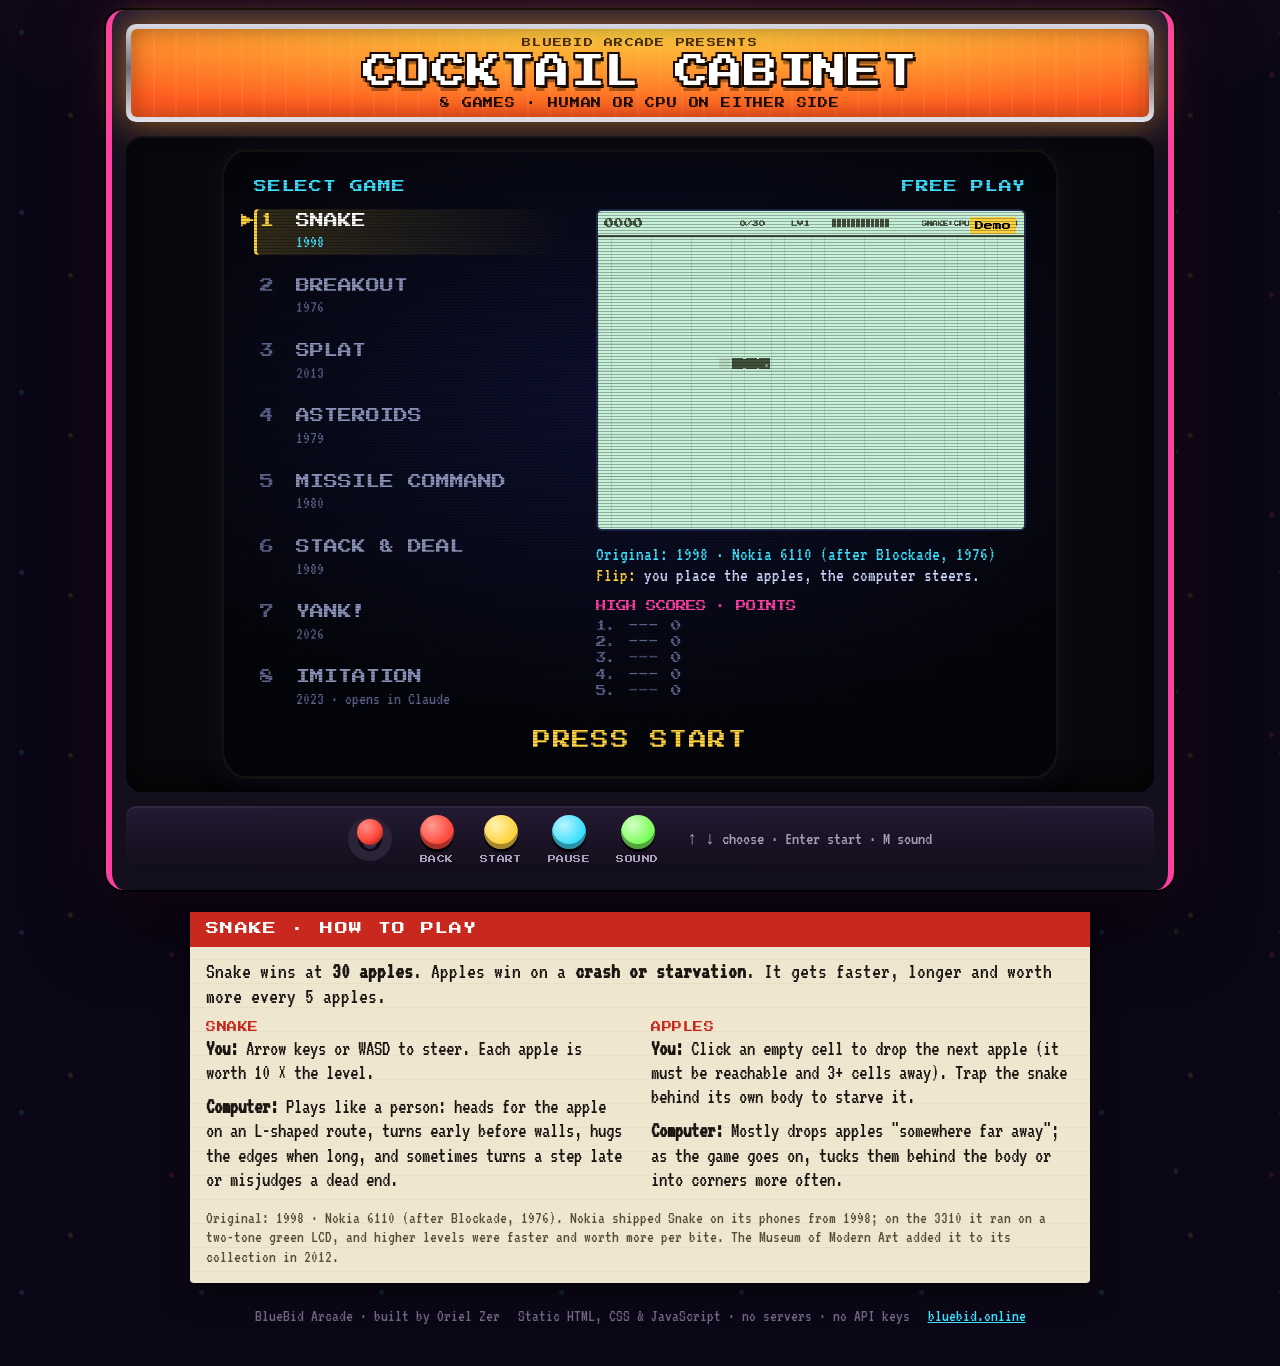
==== commit 0e50dd64: "Add Yank! (game 7)" ====
--- a/index.html
+++ b/index.html
@@ -4,7 +4,7 @@
   <meta charset="utf-8">
   <meta name="viewport" content="width=device-width, initial-scale=1">
   <title>Cocktail Cabinet — BlueBid Arcade</title>
-  <meta name="description" content="Seven arcade games in one cabinet. Every game plays both ways: take either side yourself, or hand it to the computer.">
+  <meta name="description" content="Eight arcade games in one cabinet. Every game plays both ways: take either side yourself, or hand it to the computer.">
   <link rel="preconnect" href="https://fonts.googleapis.com">
   <link rel="preconnect" href="https://fonts.gstatic.com" crossorigin>
   <link href="https://fonts.googleapis.com/css2?family=Press+Start+2P&family=VT323&display=swap" rel="stylesheet">
@@ -19,7 +19,7 @@
         <div class="marquee-inner">
           <span class="marquee-kicker" id="marqueeKicker">BlueBid Arcade presents</span>
           <h1 class="marquee-title" id="marqueeTitle">Cocktail Cabinet</h1>
-          <span class="marquee-sub" id="marqueeSub">7 games · human or CPU on either side</span>
+          <span class="marquee-sub" id="marqueeSub">8 games · human or CPU on either side</span>
         </div>
       </header>
 
@@ -94,6 +94,7 @@
   <script src="js/games/asteroids.js"></script>
   <script src="js/games/missile.js"></script>
   <script src="js/games/tetris.js"></script>
+  <script src="js/games/yank.js"></script>
   <script src="js/cabinet.js"></script>
 </body>
 </html>
--- a/css/cabinet.css
+++ b/css/cabinet.css
@@ -30,7 +30,7 @@
 button{font-family:inherit;color:inherit}
 :focus-visible{outline:3px solid var(--yellow);outline-offset:3px}
 
-.hall{max-width:1100px;margin:0 auto;padding-inline:16px;padding-block:22px 40px;display:flex;flex-direction:column;gap:22px}
+.hall{max-width:1100px;margin:0 auto;padding-inline:16px;padding-block:10px 40px;display:flex;flex-direction:column;gap:22px}
 
 /* ---------- the cabinet ---------- */
 .machine{background:linear-gradient(180deg,var(--cab-edge),var(--cab) 18%);border-radius:18px;padding:14px 14px 18px;
@@ -39,13 +39,13 @@
 
 /* marquee: a backlit sign */
 .marquee{border-radius:10px;padding:5px;background:linear-gradient(180deg,#d9d9e3,#6d6d7c 45%,#e4e4ee);box-shadow:0 0 34px var(--marquee-glow)}
-.marquee-inner{border-radius:6px;padding:14px 16px 12px;text-align:center;display:flex;flex-direction:column;gap:8px;align-items:center;
+.marquee-inner{border-radius:6px;padding:8px 16px 7px;text-align:center;display:flex;flex-direction:column;gap:5px;align-items:center;
   background:
     repeating-linear-gradient(90deg,rgba(255,255,255,.06) 0 2px,transparent 2px 22px),
     radial-gradient(120% 140% at 50% 0%,var(--marquee-b),var(--marquee-a) 70%);
   color:var(--marquee-ink);box-shadow:inset 0 0 22px rgba(0,0,0,.35)}
 .marquee-kicker{font-family:var(--pixel);font-size:9px;letter-spacing:.14em;text-transform:uppercase;opacity:.8}
-.marquee-title{margin:0;font-family:var(--pixel);font-weight:400;font-size:clamp(20px,4.6vw,44px);line-height:1.15;letter-spacing:.02em;text-transform:uppercase;
+.marquee-title{margin:0;font-family:var(--pixel);font-weight:400;font-size:clamp(18px,3.4vw,34px);line-height:1.15;letter-spacing:.02em;text-transform:uppercase;
   color:#fff;text-shadow:3px 3px 0 var(--marquee-ink),-2px -2px 0 var(--marquee-ink),2px -2px 0 var(--marquee-ink),-2px 2px 0 var(--marquee-ink),0 6px 0 rgba(0,0,0,.35);text-wrap:balance}
 .marquee-sub{font-family:var(--pixel);font-size:10px;letter-spacing:.08em;text-transform:uppercase}
 
@@ -56,11 +56,13 @@
 .machine[data-game="asteroids"]{--marquee-a:#0b0b12;--marquee-b:#2a2a3a;--marquee-ink:#000;--marquee-glow:rgba(200,220,255,.35)}
 .machine[data-game="asteroids"] .marquee-inner{color:#dfe8ff}
 .machine[data-game="missile"]{--marquee-a:#3b0a52;--marquee-b:#ff3b3b;--marquee-ink:#12001c;--marquee-glow:rgba(255,60,60,.45)}
+.machine[data-game="missile"] .marquee-kicker,.machine[data-game="missile"] .marquee-sub{color:#ffd6d6}
 .machine[data-game="tetris"]{--marquee-a:#306230;--marquee-b:#9bbc0f;--marquee-ink:#0f380f;--marquee-glow:rgba(155,188,15,.4)}
+.machine[data-game="yank"]{--marquee-a:#b3262f;--marquee-b:#fbf3e4;--marquee-ink:#2a1206;--marquee-glow:rgba(216,52,63,.45)}
 
 /* bezel + CRT */
-.bezel{background:#08070b;border-radius:16px;padding:clamp(10px,2.4vw,26px);box-shadow:inset 0 2px 0 rgba(255,255,255,.06),inset 0 -8px 20px rgba(0,0,0,.8)}
-.crt{position:relative;aspect-ratio:4/3;width:100%;background:var(--screen);border-radius:22px/28px;overflow:hidden;
+.bezel{background:#08070b;border-radius:16px;padding:clamp(8px,1.6vw,16px);box-shadow:inset 0 2px 0 rgba(255,255,255,.06),inset 0 -8px 20px rgba(0,0,0,.8)}
+.crt{position:relative;aspect-ratio:4/3;width:min(100%,calc(var(--crt-h,9999px) * 4 / 3));margin-inline:auto;container-type:inline-size;background:var(--screen);border-radius:22px/28px;overflow:hidden;
   box-shadow:inset 0 0 60px rgba(0,0,0,.9),0 0 0 3px #111,0 0 40px rgba(120,160,255,.08)}
 .crt canvas{display:block;width:100%;height:100%;image-rendering:pixelated}
 .scanlines{position:absolute;inset:0;pointer-events:none;border-radius:inherit;
@@ -73,14 +75,14 @@
 /* ---------- select screen ---------- */
 .select{position:absolute;inset:0;display:flex;flex-direction:column;padding:3.2% 3.6% 2.6%;gap:2.4%;color:var(--phosphor);
   background:radial-gradient(90% 70% at 50% 40%,#0d1030,#04050a 75%)}
-.sel-bar{display:flex;justify-content:space-between;font-family:var(--pixel);font-size:clamp(8px,1.5vw,13px);color:var(--cyan);text-transform:uppercase;letter-spacing:.06em}
+.sel-bar{display:flex;justify-content:space-between;font-family:var(--pixel);font-size:clamp(8px,1.65cqw,13px);color:var(--cyan);text-transform:uppercase;letter-spacing:.06em}
 .sel-body{flex:1;display:grid;grid-template-columns:minmax(0,1fr) minmax(0,1.35fr);gap:3%;min-height:0}
 .game-list{list-style:none;margin:0;padding:0;display:flex;flex-direction:column;justify-content:space-between;min-height:0}
 .game-list li{min-height:0}
 .game-list button{width:100%;display:grid;grid-template-columns:2.2em 1fr;align-items:center;gap:.4em;text-align:left;cursor:pointer;
-  background:transparent;border:0;padding:.35em .4em;border-radius:4px;font-family:var(--pixel);font-size:clamp(8px,1.55vw,14px);color:#8a92b8;text-transform:uppercase}
+  background:transparent;border:0;padding:.35em .4em;border-radius:4px;font-family:var(--pixel);font-size:clamp(8px,1.71cqw,14px);color:#8a92b8;text-transform:uppercase}
 .game-list button .no{color:#5a6088}
-.game-list button .yr{grid-column:2;font-family:var(--term);font-size:clamp(12px,1.9vw,19px);text-transform:none;color:#5a6088;letter-spacing:0}
+.game-list button .yr{grid-column:2;font-family:var(--term);font-size:clamp(12px,2.09cqw,19px);text-transform:none;color:#5a6088;letter-spacing:0}
 .game-list button[aria-current="true"]{color:#fff;background:linear-gradient(90deg,rgba(255,210,63,.18),transparent);box-shadow:inset 3px 0 0 var(--yellow)}
 .game-list button[aria-current="true"] .no{color:var(--yellow)}
 .game-list button[aria-current="true"] .no::before{content:"▶";animation:blink .8s steps(1) infinite;position:absolute;margin-left:-1.3em;color:var(--yellow)}
@@ -89,18 +91,19 @@
 .sel-preview{display:flex;flex-direction:column;gap:2.4%;min-height:0}
 .preview-screen{position:relative;aspect-ratio:4/3;width:100%;border:2px solid #252a50;border-radius:6px;overflow:hidden;background:#000}
 .preview-screen canvas{width:100%;height:100%;display:block}
-.demo-tag{position:absolute;top:6px;right:8px;font-family:var(--pixel);font-size:clamp(6px,1vw,9px);color:#000;background:var(--yellow);padding:3px 5px;animation:blink 1.4s steps(1) infinite}
-.sel-info{font-size:clamp(14px,2.1vw,21px);line-height:1.1}
+.demo-tag{position:absolute;top:6px;right:8px;font-family:var(--pixel);font-size:clamp(6px,1.1cqw,9px);color:#000;background:var(--yellow);padding:3px 5px;animation:blink 1.4s steps(1) infinite}
+.sel-info{font-size:clamp(14px,2.31cqw,21px);line-height:1.1}
 .sel-info p{margin:0}
 .sel-orig{color:var(--cyan)}
 .sel-flip{color:#cfd6ff}
 .sel-flip b{color:var(--yellow);font-weight:400}
-.hiscores{font-family:var(--pixel);font-size:clamp(7px,1.15vw,11px);line-height:1.7;color:#cfd6ff;text-transform:uppercase}
+.hiscores{font-family:var(--pixel);font-size:clamp(7px,1.26cqw,11px);line-height:1.7;color:#cfd6ff;text-transform:uppercase}
 .hiscores h3{margin:0 0 .2em;font-size:inherit;color:var(--magenta);font-weight:400}
-.hiscores ol{margin:0;padding:0;list-style:none;display:grid;grid-template-columns:repeat(5,auto);gap:0 1.4em;justify-content:start}
-.hiscores li{display:flex;gap:.6em;font-variant-numeric:tabular-nums}
+.hiscores ol{margin:0;padding:0;list-style:none;display:grid;grid-template-columns:auto auto auto;gap:0 1.2em;justify-content:start;line-height:1.55}
+.hiscores li{display:contents;font-variant-numeric:tabular-nums;white-space:nowrap}
+.hiscores li span:last-child{text-align:right}
 .hiscores .empty{color:#5a6088}
-.press-start{align-self:center;background:transparent;border:0;cursor:pointer;font-family:var(--pixel);font-size:clamp(10px,2vw,18px);color:var(--yellow);text-transform:uppercase;padding:.3em .6em;letter-spacing:.08em}
+.press-start{align-self:center;background:transparent;border:0;cursor:pointer;font-family:var(--pixel);font-size:clamp(10px,2.2cqw,18px);color:var(--yellow);text-transform:uppercase;padding:.3em .6em;letter-spacing:.08em}
 .blink{animation:blink 1s steps(1) infinite}
 .blink-slow{animation:blink 2s steps(1) infinite}
 @keyframes blink{50%{opacity:0}}
@@ -108,40 +111,46 @@
 /* ---------- playing + overlays ---------- */
 .play{position:absolute;inset:0}
 .play canvas{cursor:crosshair;touch-action:none}
-.screen-overlay{position:absolute;inset:0;display:flex;align-items:center;justify-content:center;padding:4%;background:rgba(2,3,8,.78);overflow:auto}
+.screen-overlay{position:absolute;inset:0;display:flex;align-items:center;justify-content:center;padding:4%;background:rgba(2,3,8,.88);overflow:auto}
 .ov{width:min(620px,100%);text-align:center;display:flex;flex-direction:column;gap:14px;align-items:center;color:var(--phosphor)}
-.ov h2{margin:0;font-family:var(--pixel);font-weight:400;font-size:clamp(16px,3.6vw,32px);line-height:1.2;text-transform:uppercase;color:var(--yellow);text-shadow:0 0 12px rgba(255,210,63,.5)}
-.ov .kick{font-family:var(--pixel);font-size:clamp(8px,1.4vw,12px);color:var(--cyan);text-transform:uppercase;letter-spacing:.1em;margin:0}
-.ov p{margin:0;font-size:clamp(16px,2.4vw,24px)}
+.ov h2{margin:0;font-family:var(--pixel);font-weight:400;font-size:clamp(16px,3.96cqw,32px);line-height:1.2;text-transform:uppercase;color:var(--yellow);text-shadow:0 0 12px rgba(255,210,63,.5)}
+.ov .kick{font-family:var(--pixel);font-size:clamp(8px,1.54cqw,12px);color:var(--cyan);text-transform:uppercase;letter-spacing:.1em;margin:0}
+.ov p{margin:0;font-size:clamp(16px,2.64cqw,24px)}
 .ov .who{color:var(--green)}
 .roles{display:flex;flex-direction:column;gap:10px;width:100%}
 .role{display:flex;justify-content:space-between;align-items:center;gap:12px;border:2px solid #2a3060;padding:8px 10px;border-radius:4px}
 .role[data-focus="true"]{border-color:var(--yellow)}
-.role .rname{font-family:var(--pixel);font-size:clamp(9px,1.6vw,13px);text-transform:uppercase;text-align:left}
+.role .rname{font-family:var(--pixel);font-size:clamp(9px,1.76cqw,13px);text-transform:uppercase;text-align:left}
 .toggle{display:flex;gap:6px}
-.toggle button{font-family:var(--pixel);font-size:clamp(8px,1.4vw,12px);text-transform:uppercase;cursor:pointer;background:#10132c;border:2px solid #2a3060;color:#8a92b8;padding:7px 9px;border-radius:3px}
+.toggle button{font-family:var(--pixel);font-size:clamp(8px,1.54cqw,12px);text-transform:uppercase;cursor:pointer;background:#10132c;border:2px solid #2a3060;color:#8a92b8;padding:7px 9px;border-radius:3px}
 .toggle button[aria-pressed="true"]{background:var(--cyan);border-color:var(--cyan);color:#04111a}
 .ov-actions{display:flex;flex-wrap:wrap;gap:10px;justify-content:center}
-.pix-btn{font-family:var(--pixel);font-size:clamp(9px,1.5vw,13px);text-transform:uppercase;cursor:pointer;background:#10132c;border:2px solid #3a4280;color:#dfe4ff;padding:10px 12px;border-radius:3px}
+.pix-btn{font-family:var(--pixel);font-size:clamp(9px,1.65cqw,13px);text-transform:uppercase;cursor:pointer;background:#10132c;border:2px solid #3a4280;color:#dfe4ff;padding:10px 12px;border-radius:3px}
 .pix-btn:hover,.pix-btn[data-focus="true"]{border-color:var(--yellow);color:var(--yellow)}
 .pix-btn.primary{background:var(--yellow);border-color:var(--yellow);color:#1a1200}
 .pix-btn.primary:hover,.pix-btn.primary[data-focus="true"]{background:#fff;border-color:#fff;color:#1a1200}
 .initials{display:flex;gap:10px;justify-content:center}
-.initials span{font-family:var(--pixel);font-size:clamp(22px,5vw,40px);width:1.4em;padding:.15em 0;border-bottom:4px solid #3a4280;color:#fff}
+.initials span{font-family:var(--pixel);font-size:clamp(22px,5.5cqw,40px);width:1.4em;padding:.15em 0;border-bottom:4px solid #3a4280;color:#fff}
 .initials span[data-on="true"]{border-color:var(--yellow);color:var(--yellow);animation:blink .7s steps(1) infinite}
-.ov .scores{font-family:var(--pixel);font-size:clamp(8px,1.4vw,12px);line-height:2;text-transform:uppercase}
+.ov .scores{font-family:var(--pixel);font-size:clamp(8px,1.54cqw,12px);line-height:2;text-transform:uppercase}
+.ov .scores h3{margin:0 0 .4em;font-size:inherit;font-weight:400;color:var(--magenta)}
+.ov .scores ol{margin:0 auto;padding:0;list-style:none;display:grid;grid-template-columns:auto auto auto;gap:0 1.4em;justify-content:center;width:max-content}
+.ov .scores li{display:contents;font-variant-numeric:tabular-nums;white-space:nowrap}
+.ov .scores li span:first-child{text-align:right}
+.ov .scores li span:last-child{text-align:right}
+.ov .scores .empty{color:#5a6088}
 .ov .scores li.me{color:var(--yellow)}
 .medal{width:64px;height:64px;border-radius:50%;display:grid;place-items:center;font-family:var(--pixel);font-size:10px;color:#1a1200;box-shadow:inset 0 -6px 0 rgba(0,0,0,.25)}
 
 /* ---------- control deck ---------- */
-.deck{display:flex;align-items:center;gap:18px;flex-wrap:wrap;justify-content:center;padding:12px 14px;border-radius:10px;
+.deck{display:flex;align-items:center;gap:10px 22px;flex-wrap:wrap;justify-content:center;padding:8px 14px;border-radius:10px;
   background:linear-gradient(180deg,#241a33,#120d1a);box-shadow:inset 0 2px 0 rgba(255,255,255,.06)}
-.stick{width:54px;height:54px;border-radius:50%;background:radial-gradient(circle at 50% 50%,#0b0810 0 38%,#2c2338 40% 100%);position:relative;flex:none}
-.stick .ball{position:absolute;left:50%;top:50%;width:30px;height:30px;margin:-24px 0 0 -15px;border-radius:50%;
+.stick{width:44px;height:44px;border-radius:50%;background:radial-gradient(circle at 50% 50%,#0b0810 0 38%,#2c2338 40% 100%);position:relative;flex:none}
+.stick .ball{position:absolute;left:50%;top:50%;width:26px;height:26px;margin:-20px 0 0 -13px;border-radius:50%;
   background:radial-gradient(circle at 35% 30%,#ff8f86,var(--red) 55%,#7a0f0a);box-shadow:0 10px 0 -6px #3a2c46}
 .deck-buttons{display:flex;gap:14px;flex-wrap:wrap;justify-content:center}
 .arc-btn{display:flex;flex-direction:column;align-items:center;gap:6px;background:transparent;border:0;cursor:pointer;font-family:var(--pixel);font-size:8px;text-transform:uppercase;color:var(--ink-dim);letter-spacing:.06em}
-.arc-btn::before{content:"";width:40px;height:40px;border-radius:50%;box-shadow:inset 0 -5px 0 rgba(0,0,0,.35),0 3px 0 #000;transition:transform .06s}
+.arc-btn::before{content:"";width:34px;height:34px;border-radius:50%;box-shadow:inset 0 -5px 0 rgba(0,0,0,.35),0 3px 0 #000;transition:transform .06s}
 .arc-btn:active::before{transform:translateY(2px);box-shadow:inset 0 -2px 0 rgba(0,0,0,.35),0 1px 0 #000}
 .arc-btn.red::before{background:radial-gradient(circle at 35% 30%,#ff9a92,var(--red) 60%)}
 .arc-btn.yellow::before{background:radial-gradient(circle at 35% 30%,#fff2b0,var(--yellow) 60%)}
@@ -149,7 +158,7 @@
 .arc-btn.green::before{background:radial-gradient(circle at 35% 30%,#d4ffc6,var(--green) 60%)}
 .arc-btn[aria-pressed="false"]::before{background:radial-gradient(circle at 35% 30%,#666,#333 60%)}
 .arc-btn:hover{color:#fff}
-.deck-help{margin:0;font-size:18px;color:var(--ink-dim);flex-basis:100%;text-align:center}
+.deck-help{margin:0;font-size:18px;color:var(--ink-dim);text-align:center}
 
 /* ---------- instruction card ---------- */
 .card{background:var(--paper);color:var(--paper-ink);border-radius:4px;padding:0 0 16px;box-shadow:0 10px 30px rgba(0,0,0,.5);
@@ -175,7 +184,6 @@
   .play canvas{aspect-ratio:4/3;height:auto}
   .screen-overlay{position:absolute}
   .card .cols{grid-template-columns:1fr}
-  .hiscores ol{grid-template-columns:repeat(3,auto)}
 }
 @media (prefers-reduced-motion:reduce){
   .blink,.blink-slow,.demo-tag,.scanlines,.initials span[data-on="true"],.game-list button[aria-current="true"] .no::before{animation:none}
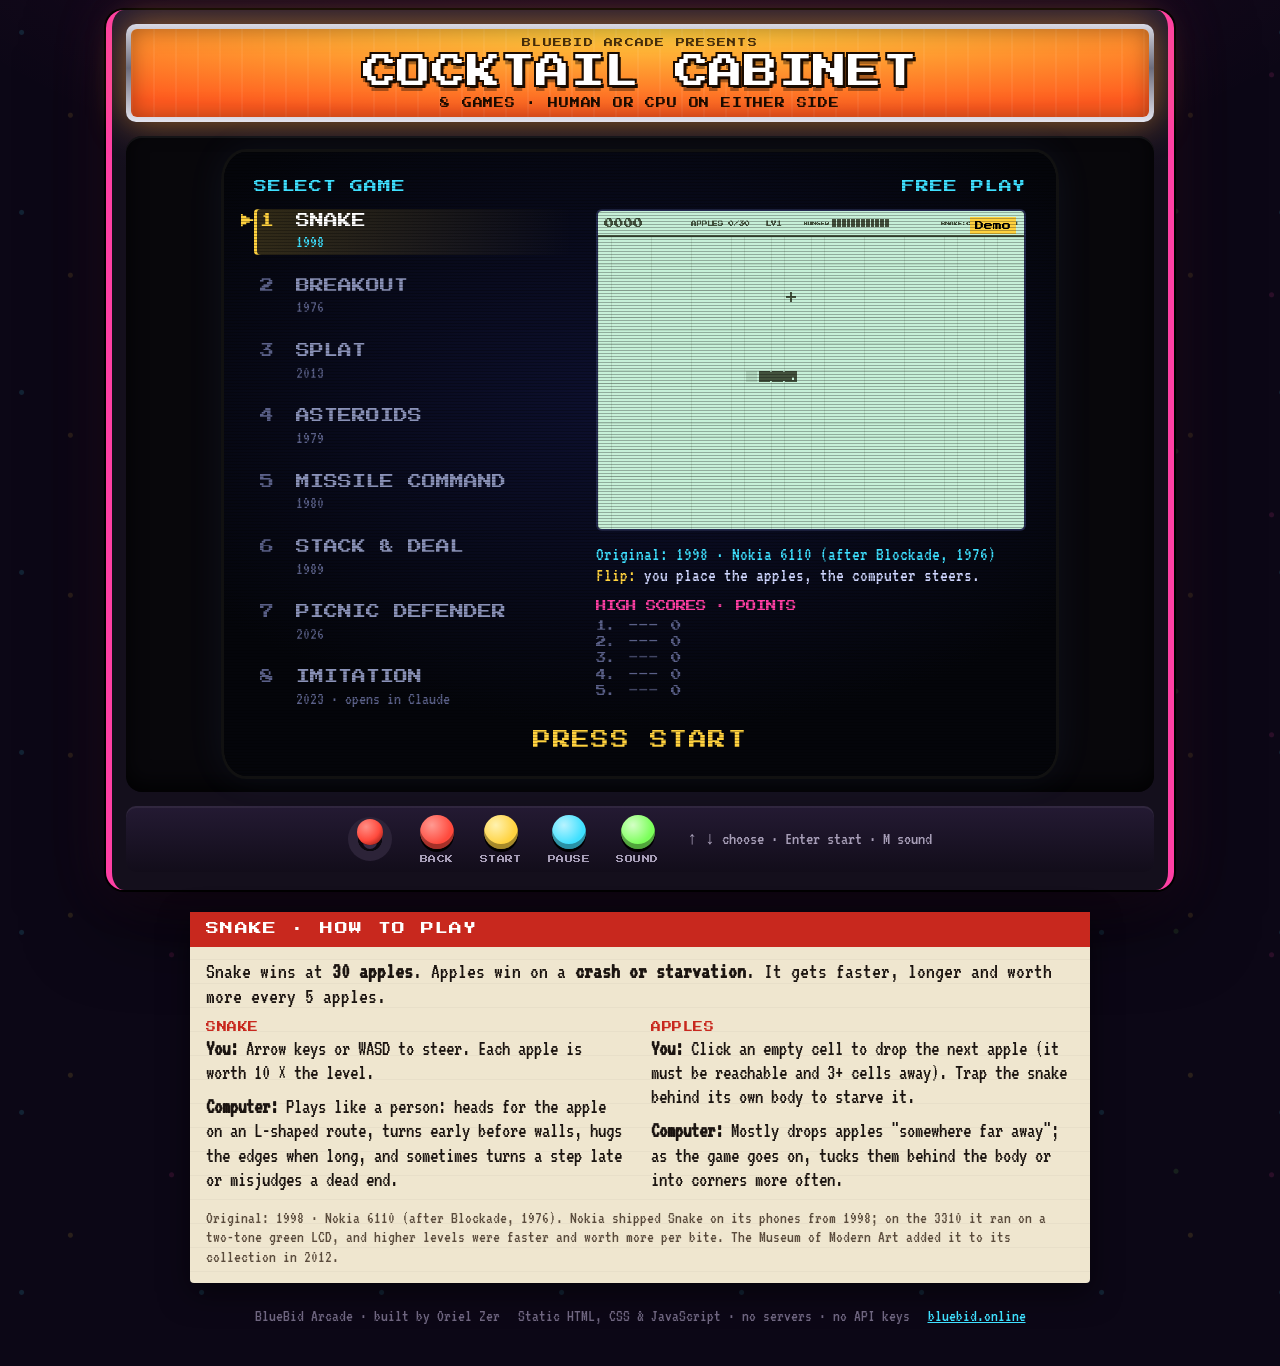
==== commit f2471e4a: "Rename Yank! to Picnic Defender; hide CPU bug pointer; much harder with more bugs" ====
--- a/index.html
+++ b/index.html
@@ -94,7 +94,7 @@
   <script src="js/games/asteroids.js"></script>
   <script src="js/games/missile.js"></script>
   <script src="js/games/tetris.js"></script>
-  <script src="js/games/yank.js"></script>
+  <script src="js/games/picnic.js"></script>
   <script src="js/cabinet.js"></script>
 </body>
 </html>
--- a/css/cabinet.css
+++ b/css/cabinet.css
@@ -58,7 +58,7 @@
 .machine[data-game="missile"]{--marquee-a:#3b0a52;--marquee-b:#ff3b3b;--marquee-ink:#12001c;--marquee-glow:rgba(255,60,60,.45)}
 .machine[data-game="missile"] .marquee-kicker,.machine[data-game="missile"] .marquee-sub{color:#ffd6d6}
 .machine[data-game="tetris"]{--marquee-a:#306230;--marquee-b:#9bbc0f;--marquee-ink:#0f380f;--marquee-glow:rgba(155,188,15,.4)}
-.machine[data-game="yank"]{--marquee-a:#b3262f;--marquee-b:#fbf3e4;--marquee-ink:#2a1206;--marquee-glow:rgba(216,52,63,.45)}
+.machine[data-game="picnic"]{--marquee-a:#b3262f;--marquee-b:#fbf3e4;--marquee-ink:#2a1206;--marquee-glow:rgba(216,52,63,.45)}
 
 /* bezel + CRT */
 .bezel{background:#08070b;border-radius:16px;padding:clamp(8px,1.6vw,16px);box-shadow:inset 0 2px 0 rgba(255,255,255,.06),inset 0 -8px 20px rgba(0,0,0,.8)}
@@ -188,3 +188,6 @@
 @media (prefers-reduced-motion:reduce){
   .blink,.blink-slow,.demo-tag,.scanlines,.initials span[data-on="true"],.game-list button[aria-current="true"] .no::before{animation:none}
 }
+
+/* level select (testing aid) */
+.role.level .lvl{display:inline-block;min-width:7.5em;text-align:center;font-family:var(--pixel);font-size:10px}
